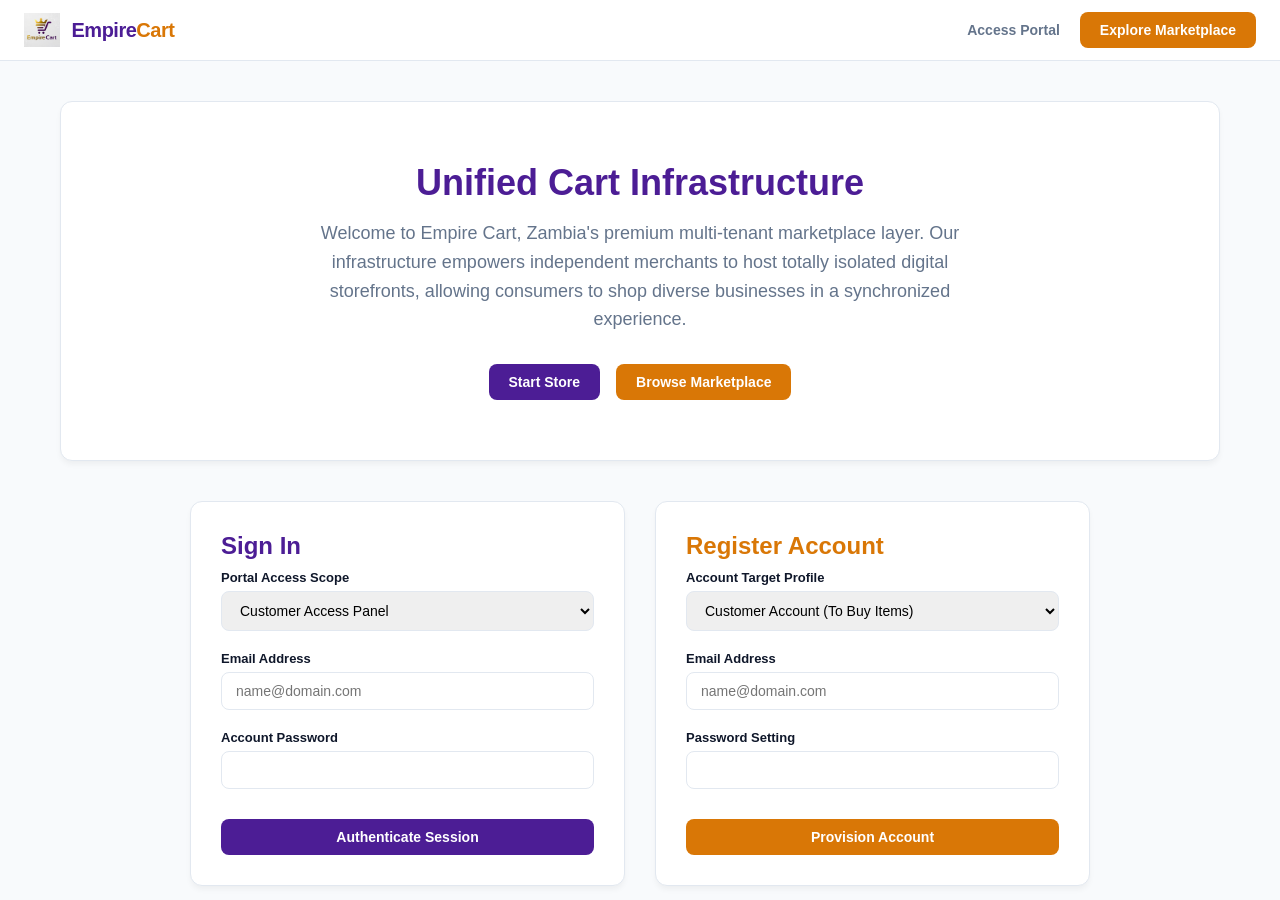
==== Empire Cart/index.html @ 2a626109 "Add files via upload" ====
<!DOCTYPE html>
<html lang="en">
<head>
    <meta charset="UTF-8">
    <meta name="viewport" content="width=device-width, initial-scale=1.0">
    <title>Empire Cart - Multi-Tenant Ecosystem</title>
    <link rel="stylesheet" href="style.css">
</head>
<body>

    <header class="main-header">
        <a href="index.html" class="brand-wrapper">
            <img src="510193.jpg" class="brand-logo-img" alt="Empire Cart" onerror="this.onerror=null; this.src='empire cart logo.jpg';">
            <div class="brand-text">Empire<span>Cart</span></div>
        </a>
        <nav class="nav-links">
            <a href="#auth-section">Access Portal</a>
            <a href="marketplace.html" class="btn-gold" style="color: white;">Explore Marketplace</a>
        </nav>
    </header>

    <main class="container">
        <section style="text-align: center; padding: 60px 20px; background: white; border-radius: var(--radius-lg); border: 1px solid var(--border-light); box-shadow: var(--shadow); margin-bottom: 40px;">
            <h1 style="font-size: 36px; color: var(--brand-purple);">Unified Cart Infrastructure</h1>
            <p style="color: var(--text-muted); font-size: 18px; max-width: 700px; margin: 15px auto 30px auto; line-height: 1.6;">
                Welcome to Empire Cart, Zambia's premium multi-tenant marketplace layer. 
                Our infrastructure empowers independent merchants to host totally isolated digital storefronts, 
                allowing consumers to shop diverse businesses in a synchronized experience.
            </p>
            <div style="display: flex; gap: 16px; justify-content: center;">
                <a href="#auth-section" class="btn-purple" onclick="setRole('business')">Start Store</a>
                <a href="marketplace.html" class="btn-gold">Browse Marketplace</a>
            </div>
        </section>

        <section id="auth-section" class="grid-2" style="max-width: 900px; margin: 0 auto;">
            <div class="form-card">
                <h2 style="color: var(--brand-purple); margin-bottom: 10px;">Sign In</h2>
                <form action="marketplace.html" id="loginForm">
                    <div class="form-group">
                        <label>Portal Access Scope</label>
                        <select id="login-role" onchange="updateLoginRoute(this.value)">
                            <option value="customer">Customer Access Panel</option>
                            <option value="business">Business / Tenant Dashboard Access</option>
                        </select>
                    </div>
                    <div class="form-group"><label>Email Address</label><input type="email" placeholder="name@domain.com" required></div>
                    <div class="form-group"><label>Account Password</label><input type="password" required></div>
                    <button type="submit" class="btn-purple" style="width: 100%; margin-top: 10px;">Authenticate Session</button>
                </form>
            </div>

            <div class="form-card">
                <h2 style="color: var(--brand-gold); margin-bottom: 10px;">Register Account</h2>
                <form action="marketplace.html" id="signupForm">
                    <div class="form-group">
                        <label>Account Target Profile</label>
                        <select id="signup-role" onchange="toggleTenantFields(this.value)">
                            <option value="customer">Customer Account (To Buy Items)</option>
                            <option value="business">Business (Tenant) Account (To Sell Items)</option>
                        </select>
                    </div>
                    <div class="form-group"><label>Email Address</label><input type="email" placeholder="name@domain.com" required></div>
                    <div class="form-group"><label>Password Setting</label><input type="password" required></div>
                    
                    <div id="tenant-config-group" style="display: none; border-top: 1px solid var(--border-light); padding-top: 15px; margin-top: 15px;">
                        <div class="form-group"><label>Registered Store Name</label><input type="text" placeholder="e.g., Lusaka Hardware Outlet"></div>
                    </div>
                    <button type="submit" class="btn-gold" style="width: 100%; margin-top: 10px;">Provision Account</button>
                </form>
            </div>
        </section>
    </main>

    <script>
        function toggleTenantFields(role) {
            document.getElementById('tenant-config-group').style.display = (role === 'business') ? 'block' : 'none';
            document.getElementById('signupForm').action = (role === 'business') ? 'dashboard.html' : 'marketplace.html';
        }
        function updateLoginRoute(role) {
            document.getElementById('loginForm').action = (role === 'business') ? 'dashboard.html' : 'marketplace.html';
        }
        function setRole(role) {
            document.getElementById('signup-role').value = role;
            toggleTenantFields(role);
        }
    </script>
</body>
</html>
---- Empire Cart/style.css ----
:root {
    --brand-purple: #4c1d95;
    --brand-gold: #d97706;
    --text-dark: #0f172a;
    --text-muted: #64748b;
    --bg-light: #f8fafc;
    --border-light: #e2e8f0;
    --radius-md: 8px;
    --radius-lg: 12px;
    --shadow: 0 4px 6px -1px rgb(0 0 0 / 0.05);
}

* {
    margin: 0;
    padding: 0;
    box-sizing: border-box;
    font-family: 'Segoe UI', Tahoma, Geneva, Verdana, sans-serif;
}

body {
    background-color: var(--bg-light);
    color: var(--text-dark);
    min-height: 100vh;
}

.main-header {
    background: white;
    border-bottom: 1px solid var(--border-light);
    padding: 12px 24px;
    display: flex;
    justify-content: space-between;
    align-items: center;
    position: sticky;
    top: 0;
    z-index: 1000;
}

.brand-wrapper {
    display: flex;
    align-items: center;
    gap: 12px;
    text-decoration: none;
}

.brand-logo-img {
    height: 35px;
    width: auto;
    object-fit: contain;
    display: block;
}

.brand-text {
    font-size: 20px;
    font-weight: 800;
    color: var(--brand-purple);
    letter-spacing: -0.5px;
}

.brand-text span {
    color: var(--brand-gold);
}

.nav-links {
    display: flex;
    gap: 20px;
    align-items: center;
}

.nav-links a {
    text-decoration: none;
    color: var(--text-muted);
    font-weight: 600;
    font-size: 14px;
    transition: color 0.2s;
}

.nav-links a:hover {
    color: var(--brand-purple);
}

.container {
    max-width: 1200px;
    margin: 40px auto;
    padding: 0 20px;
}

.grid-2 {
    display: grid;
    grid-template-columns: repeat(auto-fit, minmax(320px, 1fr));
    gap: 30px;
}

.grid-3 {
    display: grid;
    grid-template-columns: repeat(auto-fit, minmax(280px, 1fr));
    gap: 24px;
}

.form-card, .ui-card {
    background: white;
    padding: 30px;
    border-radius: var(--radius-lg);
    border: 1px solid var(--border-light);
    box-shadow: var(--shadow);
}

.form-group {
    margin-bottom: 20px;
}

.form-group label {
    display: block;
    font-size: 13px;
    font-weight: 600;
    margin-bottom: 6px;
    color: var(--text-dark);
}

input, select, textarea {
    width: 100%;
    padding: 10px 14px;
    border: 1px solid var(--border-light);
    border-radius: var(--radius-md);
    font-size: 14px;
    outline: none;
    transition: border-color 0.2s;
}

input:focus, select:focus, textarea:focus {
    border-color: var(--brand-purple);
}

.btn-purple, .btn-gold {
    display: inline-block;
    padding: 10px 20px;
    border-radius: var(--radius-md);
    font-weight: 600;
    font-size: 14px;
    text-decoration: none;
    cursor: pointer;
    border: none;
    text-align: center;
    transition: opacity 0.2s;
}

.btn-purple { background: var(--brand-purple); color: white; }
.btn-gold { background: var(--brand-gold); color: white; }
.btn-purple:hover, .btn-gold:hover { opacity: 0.9; }

.btn-back {
    background: none;
    border: none;
    color: var(--text-muted);
    font-weight: 600;
    cursor: pointer;
    margin-bottom: 20px;
    display: inline-flex;
    align-items: center;
}
.btn-back:hover { color: var(--brand-purple); }
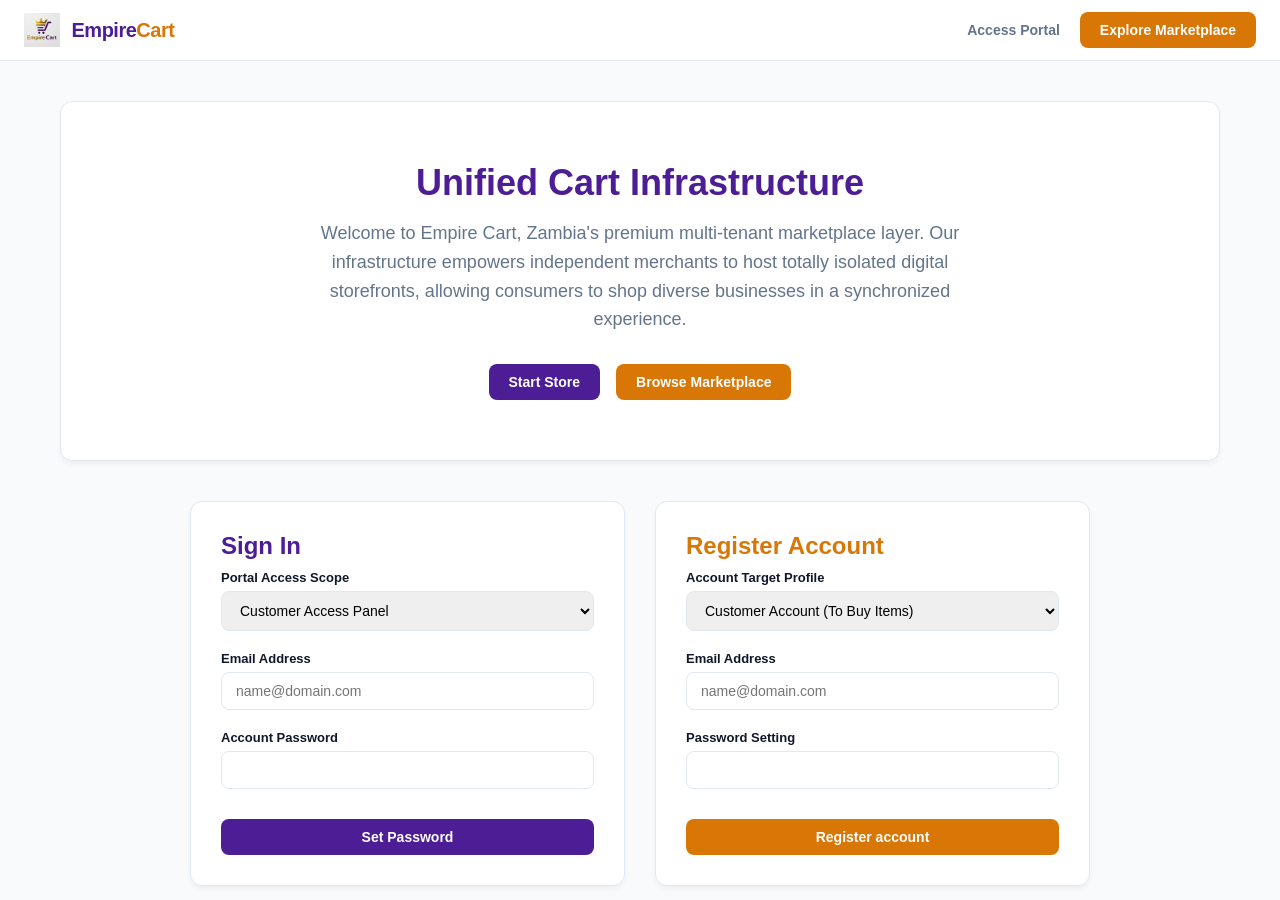
==== commit 6b97c045: "Update index.html" ====
--- a/Empire Cart/index.html
+++ b/Empire Cart/index.html
@@ -46,7 +46,7 @@
                     </div>
                     <div class="form-group"><label>Email Address</label><input type="email" placeholder="name@domain.com" required></div>
                     <div class="form-group"><label>Account Password</label><input type="password" required></div>
-                    <button type="submit" class="btn-purple" style="width: 100%; margin-top: 10px;">Authenticate Session</button>
+                    <button type="submit" class="btn-purple" style="width: 100%; margin-top: 10px;">Set Password</button>
                 </form>
             </div>
 
@@ -66,7 +66,7 @@
                     <div id="tenant-config-group" style="display: none; border-top: 1px solid var(--border-light); padding-top: 15px; margin-top: 15px;">
                         <div class="form-group"><label>Registered Store Name</label><input type="text" placeholder="e.g., Lusaka Hardware Outlet"></div>
                     </div>
-                    <button type="submit" class="btn-gold" style="width: 100%; margin-top: 10px;">Provision Account</button>
+                    <button type="submit" class="btn-gold" style="width: 100%; margin-top: 10px;">Register account</button>
                 </form>
             </div>
         </section>
@@ -86,4 +86,4 @@
         }
     </script>
 </body>
-</html>+</html>
